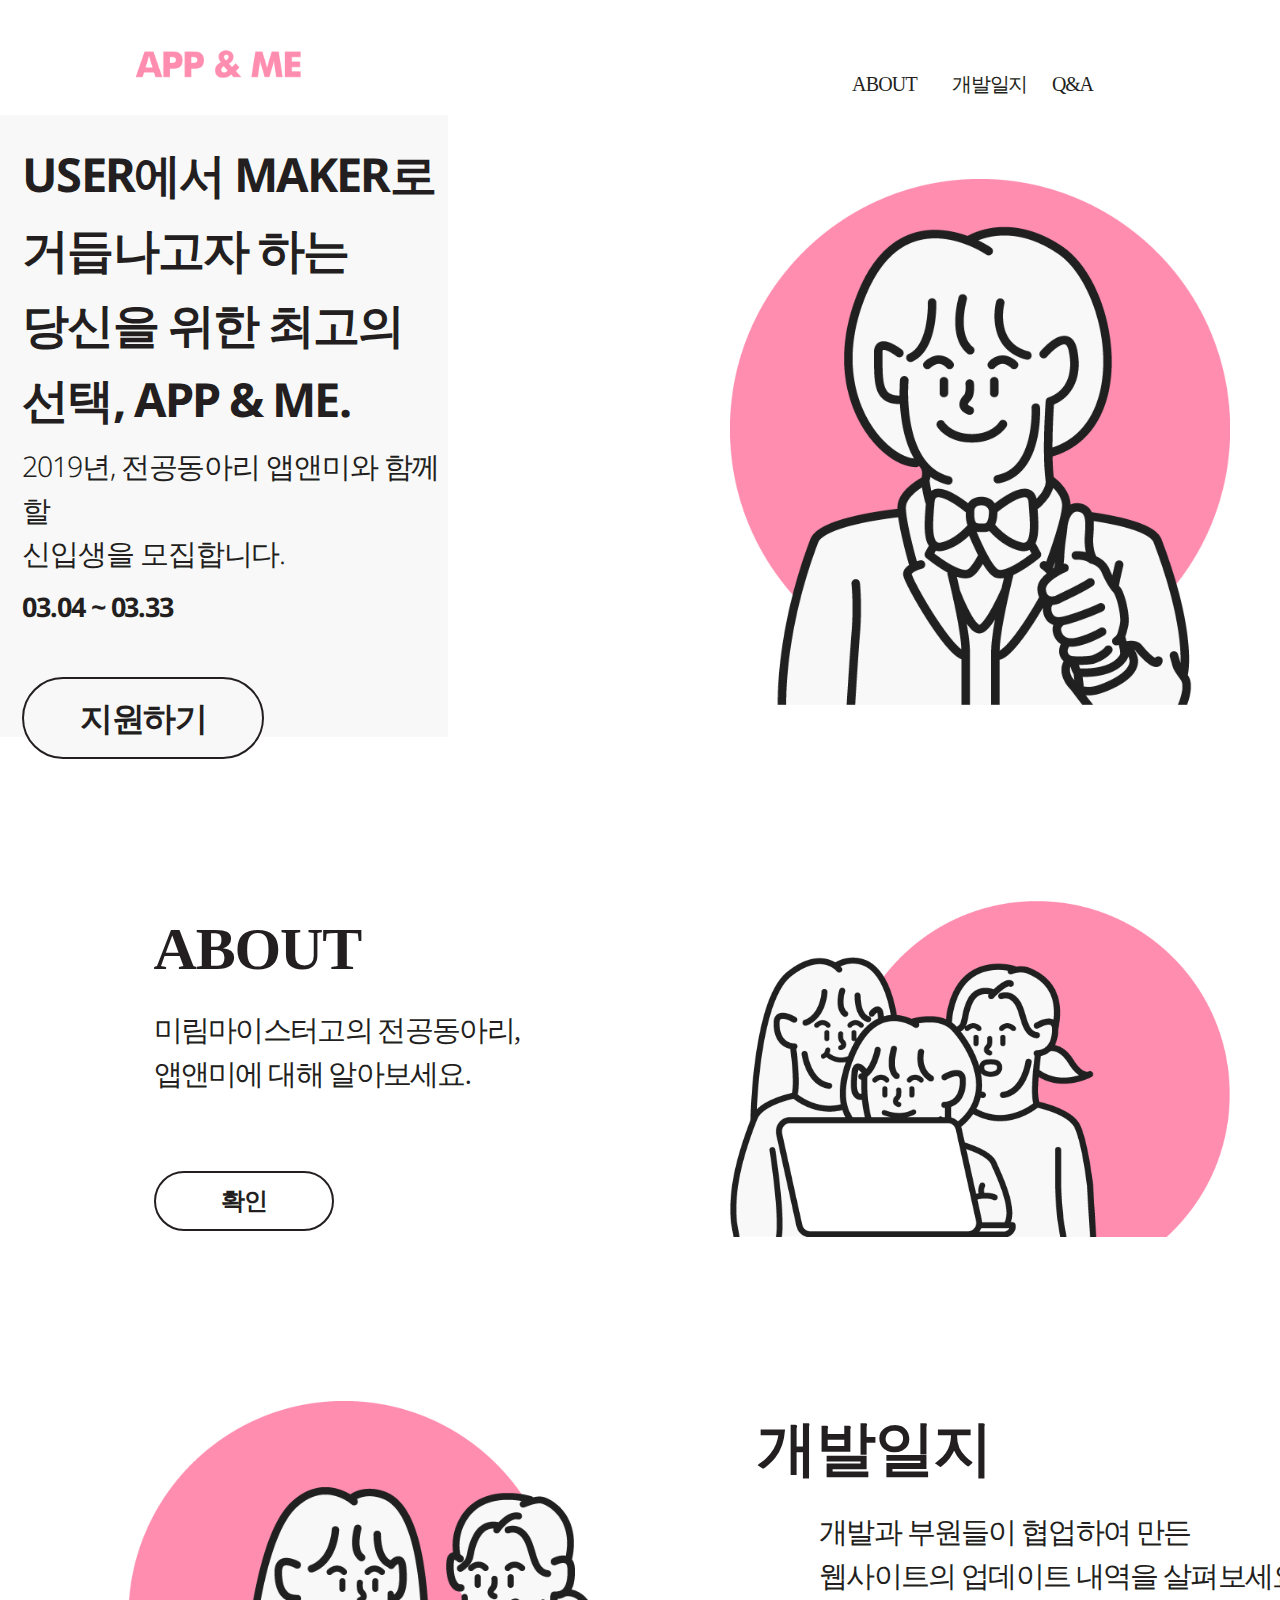
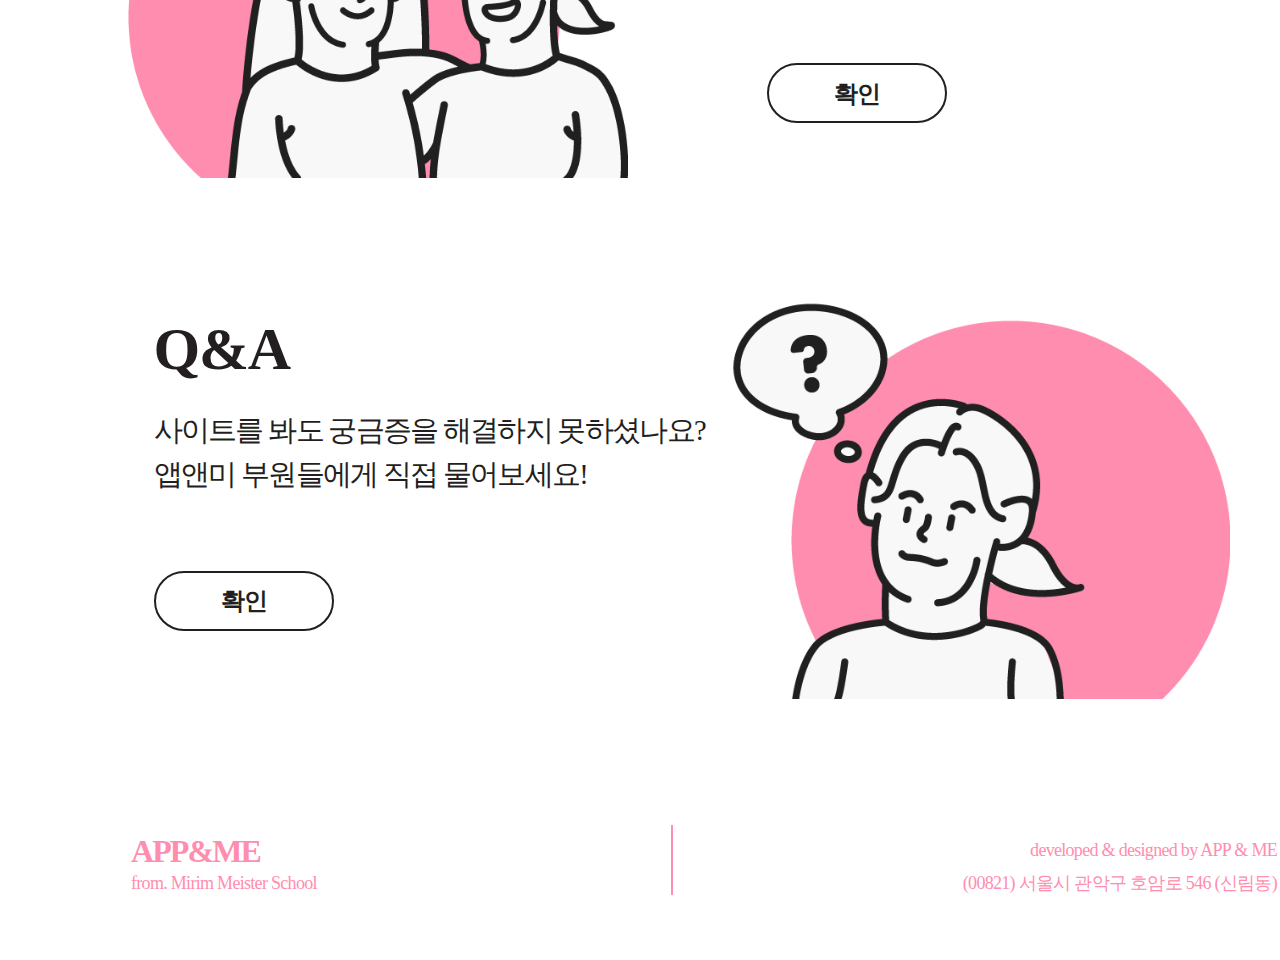
==== index.html @ 6a3f19f7 "첫번째 커밋" ====
<!DOCTYPE html>
<html lang="en">

<head>
    <meta charset="UTF-8">
    <meta name="viewport" content="width=device-width, initial-scale=1.0">
    <meta http-equiv="X-UA-Compatible" content="ie=edge">

    <link href="https://fonts.googleapis.com/css?family=Raleway" rel="stylesheet">
    <link href="https://fonts.googleapis.com/css?family=Noto+Sans" rel="stylesheet">

    <title>App and Me</title>
    <link rel="stylesheet" href="App.css">
</head>

<body>
    <section class="Lalyer_0">
        <div class="container">
            <a href="indx.html">
                <img src="img/logo.png" class="logo">
            </a>
            <div class="collapse navbar-collapse" id="navbarResponsive">
              <div class="QA common"><p ><a href="#about" class="Eng">Q&A</a></p></div>
              <div class="Han common"><p ><a href="#portfolio"class="Hg">개발일지</a></p></div>
              <div class="ABOUT common"><p><a href="#contact" class="Eng">ABOUT</a></p></div>
            </div>
        </div>
    </section>

    <section class="background1">
        <div class="container">
            <img class="imgs" src="img/ddabong.png">
            <p class="USER-MAKER-APP-ME Hg">
                    USER에서 MAKER로 거듭나고자 하는<br/>
                    당신을 위한 최고의 선택, APP & ME.
            </p>
            <p class="Test2 Hg">
                2019년, 전공동아리 앱앤미와 함께 할<br/>
                신입생을 모집합니다.
            </p>
            <p class="Test3 Hg">
                03.04    ~   03.33
            </p>
            <button class="button1 Hg" >지원하기 </button><br/><br/><br/><br/>
        </div>
    </section>
    
    <section class="background2">
        <div class="container">
                <img class="imgs" src="img/about.png">
                <p class="AboutTitle Eng">ABOUT</p>
                <p class="Ttext Ttext_1 Hg">
                        미림마이스터고의 전공동아리, <br/>
                        앱앤미에 대해 알아보세요.  </p>    
                <button class="Confirm Confirm1 Hg" >확인 </button>
        </div>
    </section>

    <section class="background2">
        <div class="container">
                <img class="imgs_2" src="img/gabalilgi.png">
                <p class="DepTitle Hg">개발일지</p>
                <p class="Ttext Ttext_2 Hg">
                    개발과 부원들이 협업하여 만든 <br/>
                    웹사이트의 업데이트 내역을 살펴보세요. </p>    
                <button class="Confirm Confirm2" >확인 </button>
        </div>
    </section>

    <section class="background2">
        <div class="container">
                <img class="imgs" src="img/qna.png">
                <p class="AboutTitle Eng">Q&A</p>
                <p class="Ttext Ttext_1 Hg">
                    사이트를 봐도 궁금증을 해결하지 못하셨나요?<br/>
                    앱앤미 부원들에게 직접 물어보세요!</p>    
                <button class="Confirm Confirm1  Hg" >확인 </button>
        </div> 
    </section><br><br><br><br>
    <table class="margin">
        <tr>    
            <td valign="center" width="600px"><div class="APP_ME">APP&ME</div></td>
            <td rowspan="2"> <hr color="#ff8daf"size="70" border="solid" style="margin-top: 13px"><br></td>
            <td valign="center" width="600px"><div class="developed_App">developed & designed by APP & ME</div></td>
        </tr>
        <tr>
            <td valign="top" align="right" width="600px"><div class="from">from. Mirim Meister School</div> </td>
            <td valign="top" align="right" width="600px"><div class="address">(00821) 서울시 관악구 호암로 546 (신림동)</div></td>
        </tr>
     </table><br><br>


</body>

</html>
---- App.css ----
body{
    margin: 0;
}
html body {
    width: 100%;
}
p{line-height:1.6em;}
Hg{font-family: NotoSansCJKkr;}
Eng{font-family: Raleway;}

.Background {
  max-width: 100%;
  height: 4325px;
}
.header {
  max-width: 100%;
  height: 113px;
}
.Lalyer_0{
    max-width: 100%;
    height: 113px;
    padding-top: 1px;
    padding-bottom: 1px;
}
.logo{
    margin: 0 auto;
    position: relative;
    top: 42px;
    margin-left: 10%;
    width: 181px;
    position: relative;
}
.primary-nav {
    margin: 0 auto;
    position: relative;
    /* float: left;
    line-height: 65px; */
    margin-left: 50%;
    line-height: 42px;
}
.primary-nav li {
    list-style:none;
    float: left;
}
.primary-nav a {    padding: 0 1.36em;}

.background1{
    display: block;
    max-width: 35%;
    margin-bottom: 100px;
    background-color: #f8f8f8;
    height: 622px;
}

.background2{
  max-width: 100%;
  margin-bottom:400px;
  background-color: #ffffff;
  display: block;
  max-width: 100%;
  height: 100px;
}
.background3{
  max-width: 100%;
  background-color: #ffffff;
  display: block;
  max-width: 100%;
  height: 100px;
}

.background4{
  display: block;
  max-width: 100%;
  margin-bottom: 100px;
  background-color: #f8f8f8;
  height: 622px;
}
.ABOUT {
  /* width: 62px; */
  object-fit: contain;
  font-size: 20px;
  font-weight: 300;
  font-style: normal;
  font-stretch: normal;
  line-height: 0.25;
  letter-spacing: -0.8px;
  text-align: left;
  color: #231f20;
  float: right;
  margin: 0 auto;
  position: relative;
}
.Han{
 width: 67px;
 object-fit: contain;
 font-size: 20px;
 font-weight: 300;
 font-style: normal;
 font-stretch: normal;
 line-height: 0.25;
 letter-spacing: -1.2px;
 text-align: left;
 color: #231f20;
 float: right;
}
.Han1{ color: #ff8daf;}
.QA {
  width: 36px;
  object-fit: contain;
  font-size: 20px;
  font-weight: 300;
  font-style: normal;
  font-stretch: normal;
  line-height: 0.25;
  letter-spacing: -1.2px;
  text-align: left;
  color: #231f20;
  float: right;
  margin-right: 10%;
}
.QA1 { color: #ff8daf;}
.common {
    position: relative;
    display: inline-table;
    background-color: white;
    font-size: 20px;
    width: 100px;
    position: relative;
}

a:link { color: inherit; text-decoration: none;}
a:visited { color: inherit; text-decoration: none;}
a:hover { color: inherit; text-decoration: none;}

.USER-MAKER-APP-ME {    /* USER에서 --  */
  display: block;
  font-size: 47px;
  font-weight: bold;
  font-style: normal;
  font-stretch: normal;
  line-height: 1.59;
  letter-spacing: -1.9px;
  text-align: left;
  color: #231f20;
  font-family: 'Noto Sans', sans-serif;
  margin: 0;
  padding-left: 5%;
  padding-top: 5%; 
}
.Test2 {  /*2019년, --*/
  display: block;
  font-size: 28.5px;
  font-weight: 300;
  font-style: normal;
  font-stretch: normal;
  line-height: 1.53;
  letter-spacing: -1.1px;
  text-align: left;
  color: #231f20;
  font-family: 'Noto Sans', sans-serif;
  margin: 0;
  padding-left: 5%;
  padding-top: 2%;  
}
.Test3 {
  /*height: 22px; */
  display: block;
  font-size: 27px;
  font-weight: bold;
  font-style: normal;
  font-stretch: normal;
  line-height: 1.61;
  letter-spacing: -1.1px;
  color: #231f20;
  font-family: 'Noto Sans', sans-serif;
  text-align : center;
  float: left;
  margin: 0;
  padding-left: 5%;
  padding-top: 2%;  
}
.imgs{
  display: block;
  padding-left:57%; 
  padding-top:5%;
  position: absolute;
  overflow: auto;
  width: 500px;
}
.imgs_2{
  display: block;
  padding-left:10%; 
  padding-top:5%;
  position: absolute;
  overflow: auto;
  width: 500px;
}
.button1 {   /*지원하기*/
  display: block;
  width: 242px;
  height: 82px;
  border-radius: 41px;
  border: solid 2px #231f20;
  background-color: #f8f8f8;
  font-family: 'Noto Sans', sans-serif;
  padding: 0;
  margin-top: 101px;
  margin-left: 5%;
  font-size: 32.5px;
  font-weight: bold;
  font-style: normal;
  font-stretch: normal;
  line-height: 1.34;
  letter-spacing: -1.3px;
  text-align: center;
  color: #231f20;
  position: relative;
}
.AboutTitle{
  width: 203px;
  height: 44px;
  font-size: 60px;
  font-weight: 800;
  font-style: normal;
  font-stretch: normal;
  line-height: 0.76;
  letter-spacing: -1.2px;
  text-align: left;
  color: #231f20;
  margin: 0;
  padding-left: 12%;
  padding-top: 7%; 
}
.Ttext{
  width: 320px; 
  font-size: 28.5px;
  font-weight: 300;
  font-style: normal;
  font-stretch: normal;
  line-height: 1.56;
  letter-spacing: -1.7px;
  text-align: left;
  color: #231f20;
  white-space: nowrap; 
}
.Ttext_1{
  text-align: left;
  color: #231f20;
  float: left;
  margin: 0;
  padding-left: 12%;
  padding-top: 3%; 
}
.Ttext_2{
  text-align: left;
  color: #231f20;
  float: left;
  margin: 0;
  padding-left: 64%;
  padding-top: 3%; 
}
.Ttext_3{
  text-align: left;
  color: #231f20;
  float: left;
  margin: 0;
  padding-left: 10%;
  padding-top: 3%; 
}


.Confirm{
  display: block;
  width: 180px;
  height: 60px;
  border-radius: 30px;
  border: solid 2px #231f20;
  background-color: #ffffff;
  font-size: 24px;
  font-weight: bold;
  font-style: normal;
  font-stretch: normal;
  line-height: 1.33;
  letter-spacing: -1px;
  text-align: center;
  color: #231f20;
  position: relative;
}

.Confirm1{   /*확인*/
  padding: 0;
  margin-top: 200px;
  margin-left: 12%;
}

.Confirm2{   /*확인*/
  padding: 0;
  margin-top: 5%;
  margin-right: 26%;
  float: right;
}

.DepTitle{
  width: 203px;
  font-size: 60px;
  font-weight: 800;
  font-style: normal;
  font-stretch: normal;
  line-height: 0.76;
  letter-spacing: -1.2px;
  text-align: right;
  color: #231f20;
  white-space: nowrap;
  margin: 0;
  float: right;
  padding-right: 25%;
  padding-top: 7%; 
}

.intro {
  width: 350px;
  height: 72px;
  object-fit: contain;
  font-size: 28px;
  font-weight: 300;
  font-style: normal;
  font-stretch: normal;
  line-height: 1.61;
  letter-spacing: -1.7px;
  text-align: left;
  color: #231f20;
  margin-left: 10%;
}
.title {
  width: 250px;
  height: 42px;
  object-fit: contain;
  font-size: 45px;
  font-weight: 500;
  font-style: normal;
  font-stretch: normal;
  line-height: 0.71;
  letter-spacing: -2.7px;
  text-align:center;
  color: #4b4b4b;
}
.introduce{
  width: 1180px;
  height: 278px;
  object-fit: contain;
  font-size: 26.5px;
  font-weight: 300;
  font-style: normal;
  font-stretch: normal;
  line-height: 1.58;
  letter-spacing: -1.6px;
  text-align: left;
  color: #231f20;
}

.APP_ME {
  width: 144px;
  height: 25px;
  object-fit: contain;
  font-family: FuturaBT-Bold;
  font-size: 32px;
  font-weight: bold;
  font-style: normal;
  font-stretch: normal;
  line-height: 0.16;
  letter-spacing: -1.9px;
  text-align: left;
  color: #ff8daf;
  line-height:1.6em;
}
.from{
  width: 226px;
  height: 15px;
  object-fit: contain;
  font-family: NotoSansCJKkr-light;
  font-size: 18px;
  font-weight: 300;
  font-style: normal;
  font-stretch: normal;
  line-height: 0.28;
  letter-spacing: -0.7px;
  text-align: left;
  color: #ff8daf;
  line-height:1.6em;
  margin-bottom:10px;
  float: left;
}
.developed_App {
  width: 280px;
  height: 19px;
  object-fit: contain;
  font-family: NotoSansCJKkr-light;
  font-size: 18px;
  font-weight: 300;
  font-style: normal;
  font-stretch: normal;
  line-height: 0.28;
  letter-spacing: -0.7px;
  text-align: right;
  color: #ff8daf;
  line-height:1.6em;
  margin-bottom: -15px;
  margin-left: 320px;
}
.first {    /* 1차 --  */
  display: block;
  width: 73px;
  font-size: 54px;
  font-weight: bold;
  font-style: normal;
  font-stretch: normal;
  line-height: 0.59;
  letter-spacing: -3.2px;
  text-align: left;
  color: #231f20;
  font-family: 'Noto Sans', sans-serif;
  margin: 0;
  padding-left: 10%;
  padding-top: 10%; 
  white-space: nowrap;
}
.firstText{
  width: 105px;
  font-family: NotoSansCJKkr;
  font-size: 28px;
  font-weight: 300;
  font-style: normal;
  font-stretch: normal;
  line-height: 1.61;
  letter-spacing: -1.7px;
  text-align: left;
  color: #231f20;
  float: left;
  margin: 0;
  padding-left: 10%;
  padding-top: 3%; 
}

.address{
  width: 320px;
  height: 20px;
  object-fit: contain;
  font-family: NotoSansCJKkr-light;
  font-size: 18px;
  font-weight: 300;
  font-style: normal;
  font-stretch: normal;
  line-height: 0.28;
  letter-spacing: -0.7px;
  text-align: right;
  color: #ff8daf;
  line-height:1.6em;
}
.margin{
  margin-left: 10%;
}
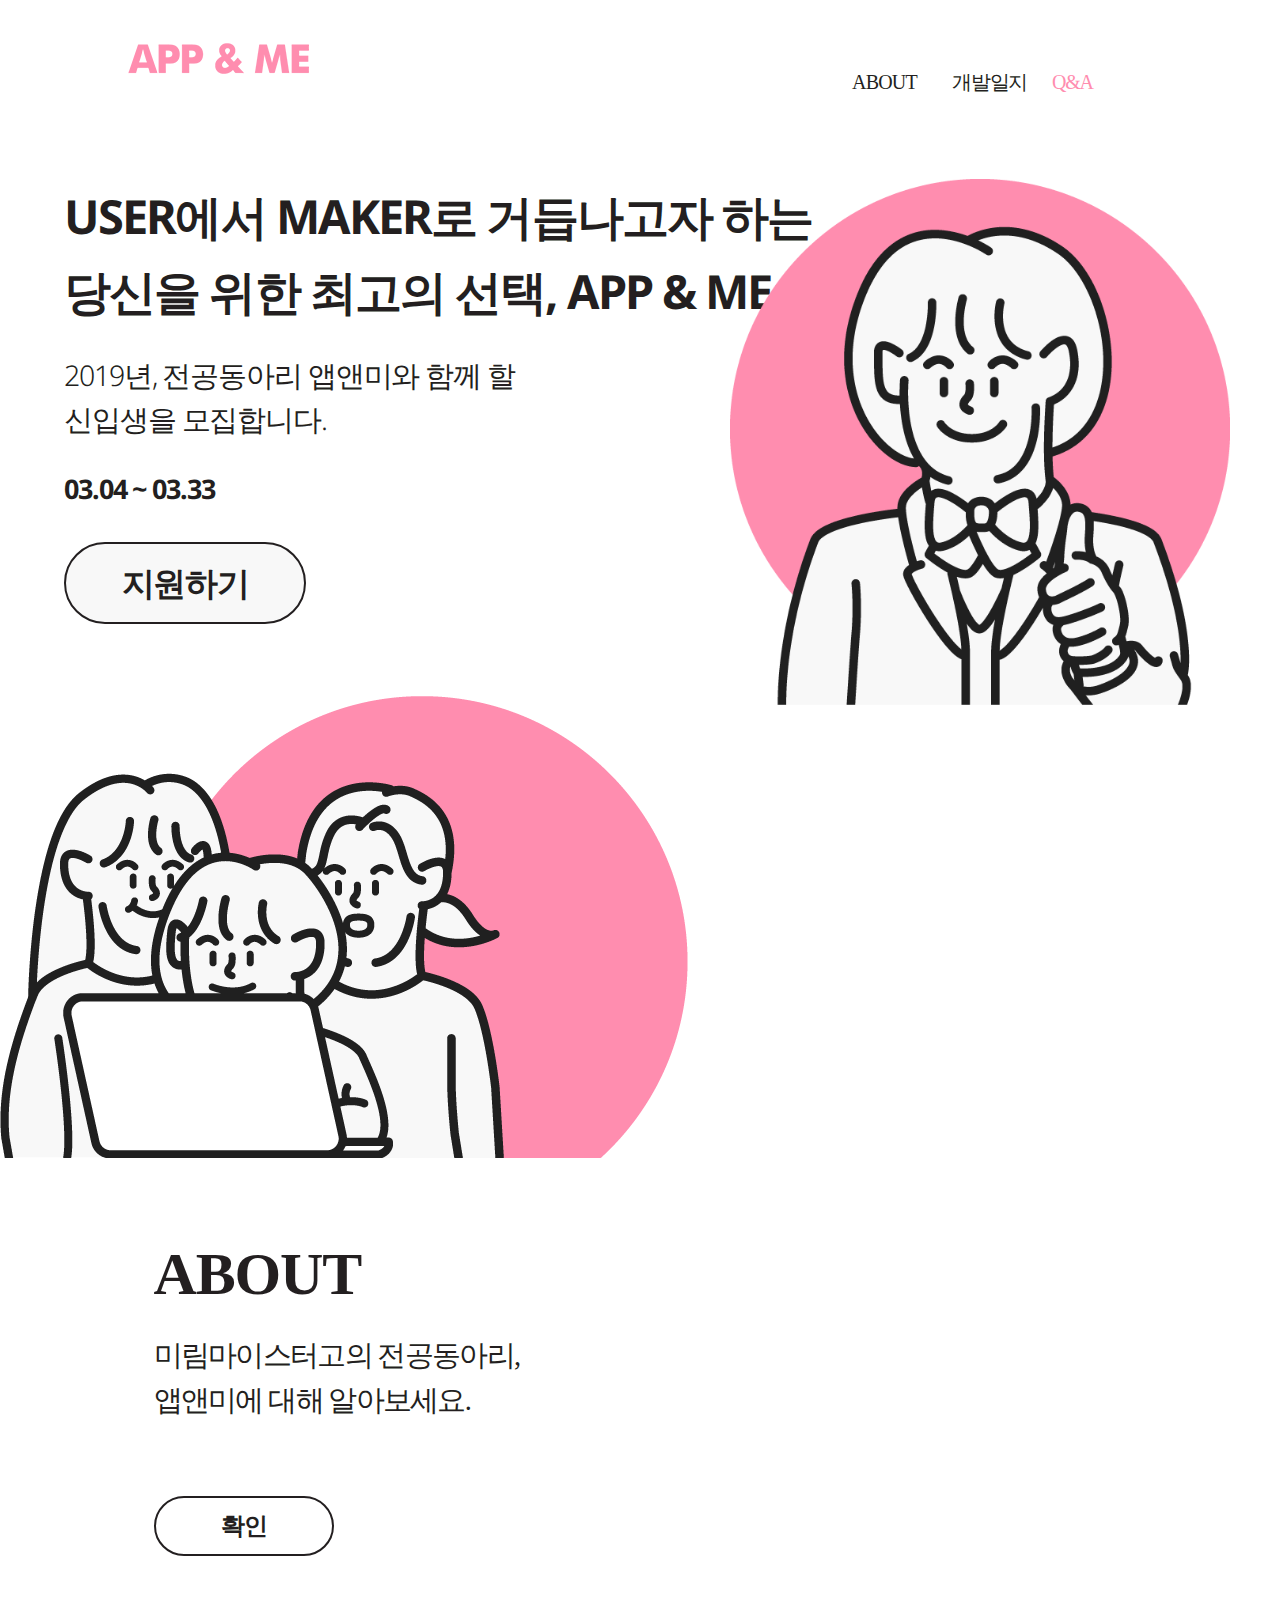
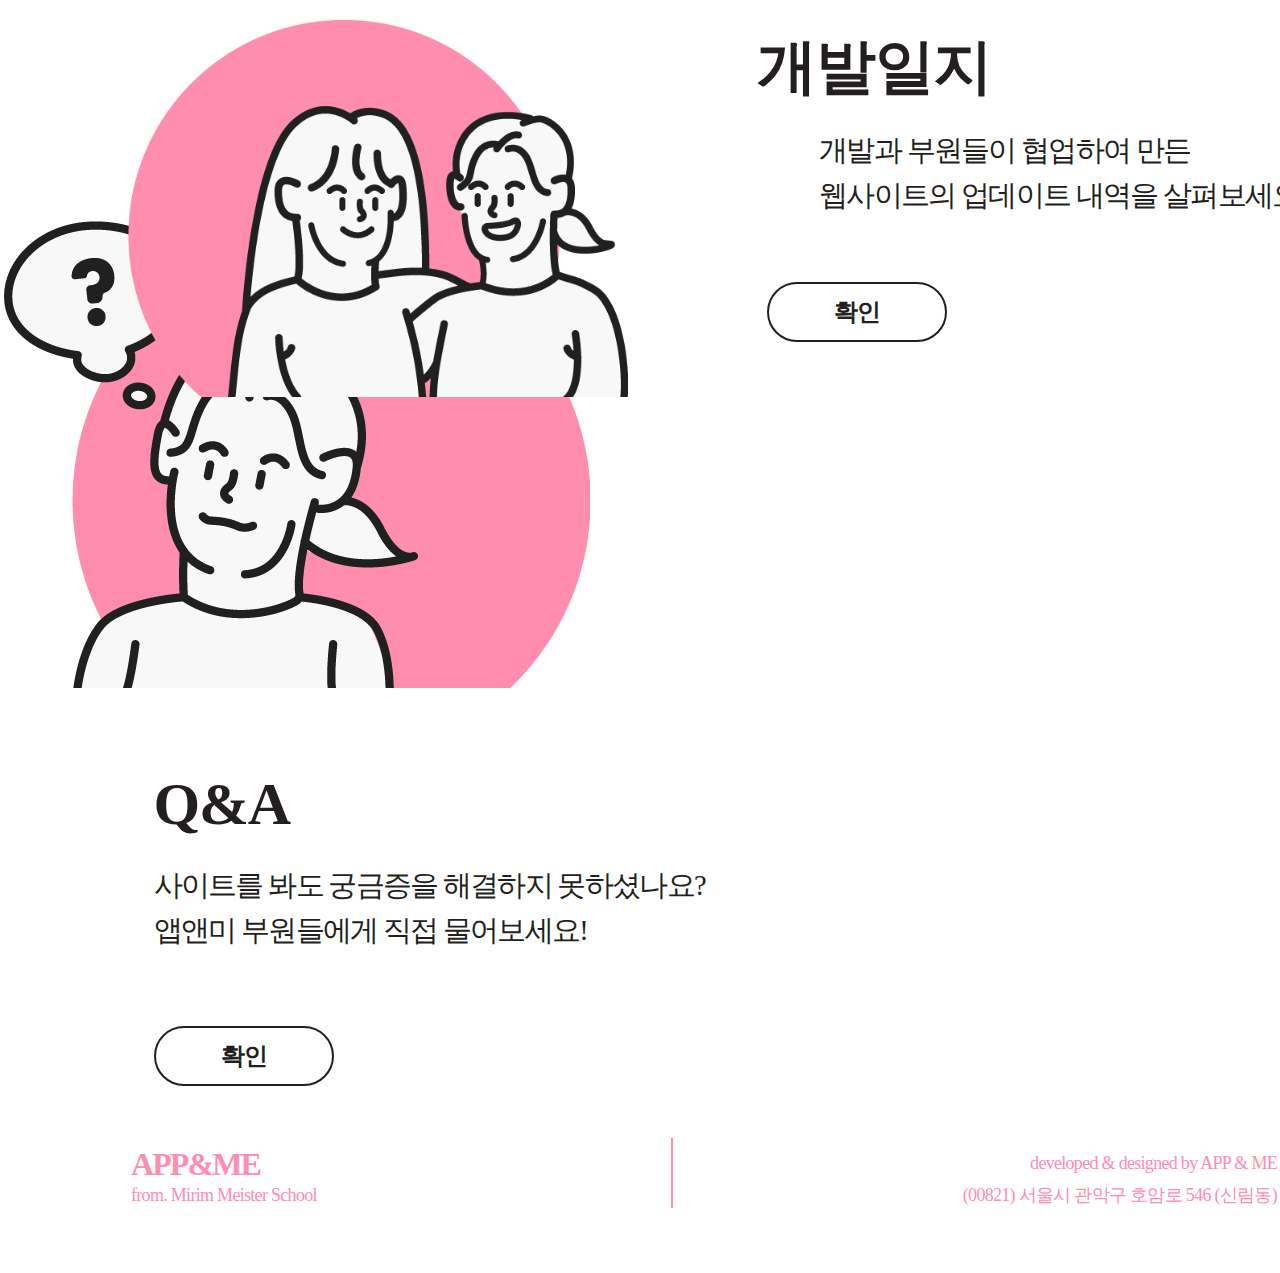
==== commit 072028a5: "중간전검" ====
--- a/index.html
+++ b/index.html
@@ -14,31 +14,31 @@
 </head>
 
 <body>
-    <section class="Lalyer_0">
+    <nav class="Lalyer_0">
         <div class="container">
-            <a href="indx.html">
+            <a href="index.html">
                 <img src="img/logo.png" class="logo">
             </a>
             <div class="collapse navbar-collapse" id="navbarResponsive">
-              <div class="QA common"><p ><a href="#about" class="Eng">Q&A</a></p></div>
-              <div class="Han common"><p ><a href="#portfolio"class="Hg">개발일지</a></p></div>
-              <div class="ABOUT common"><p><a href="#contact" class="Eng">ABOUT</a></p></div>
+             <div class="QA common"><p ><a href="QA_wep.html" class="Eng">Q&A</a></p></div>
+             <div class="Han common"><p ><a href="dev_wep.html"class="Hg">개발일지</a></p></div>
+             <div class="ABOUT common"><p><a href="about_wep.html" class="Eng">ABOUT</a></p></div>
             </div>
         </div>
-    </section>
+    </nav>
 
-    <section class="background1">
+    <section class="background3">
         <div class="container">
             <img class="imgs" src="img/ddabong.png">
-            <p class="USER-MAKER-APP-ME Hg">
+            <p class="USER-MAKER-APP-ME">
                     USER에서 MAKER로 거듭나고자 하는<br/>
                     당신을 위한 최고의 선택, APP & ME.
             </p>
-            <p class="Test2 Hg">
+            <p class="Test2">
                 2019년, 전공동아리 앱앤미와 함께 할<br/>
                 신입생을 모집합니다.
             </p>
-            <p class="Test3 Hg">
+            <p class="Test3">
                 03.04    ~   03.33
             </p>
             <button class="button1 Hg" >지원하기 </button><br/><br/><br/><br/>
@@ -47,7 +47,7 @@
     
     <section class="background2">
         <div class="container">
-                <img class="imgs" src="img/about.png">
+                <img class="imgs_3" src="img/about.png">
                 <p class="AboutTitle Eng">ABOUT</p>
                 <p class="Ttext Ttext_1 Hg">
                         미림마이스터고의 전공동아리, <br/>
@@ -69,14 +69,14 @@
 
     <section class="background2">
         <div class="container">
-                <img class="imgs" src="img/qna.png">
+                <img class="imgs_4" src="img/qna.png">
                 <p class="AboutTitle Eng">Q&A</p>
                 <p class="Ttext Ttext_1 Hg">
                     사이트를 봐도 궁금증을 해결하지 못하셨나요?<br/>
                     앱앤미 부원들에게 직접 물어보세요!</p>    
                 <button class="Confirm Confirm1  Hg" >확인 </button>
         </div> 
-    </section><br><br><br><br>
+    </section><br><br>
     <table class="margin">
         <tr>    
             <td valign="center" width="600px"><div class="APP_ME">APP&ME</div></td>
--- a/App.css
+++ b/App.css
@@ -1,20 +1,11 @@
+@import "https://fonts.google.com/specimen/Noto+Sans?fbclid=IwAR1rho8MwXOMwknTk84vc0Y-y2PKP0Q5ce5guoQWm1to61Yy9tdqqUuHbyQ";
+@import "https://fonts.google.com/specimen/Raleway?fbclid=IwAR2FisFUlxPR3gvJyhRkk598M_lIJfT83CmsqqHDtQlOXF7QDELfDKiqFaI";
 body{
     margin: 0;
 }
 html body {
     width: 100%;
-}
-p{line-height:1.6em;}
-Hg{font-family: NotoSansCJKkr;}
-Eng{font-family: Raleway;}
-
-.Background {
-  max-width: 100%;
-  height: 4325px;
-}
-.header {
-  max-width: 100%;
-  height: 113px;
+
 }
 .Lalyer_0{
     max-width: 100%;
@@ -22,14 +13,15 @@
     padding-top: 1px;
     padding-bottom: 1px;
 }
+
 .logo{
     margin: 0 auto;
     position: relative;
     top: 42px;
     margin-left: 10%;
     width: 181px;
-    position: relative;
-}
+}
+
 .primary-nav {
     margin: 0 auto;
     position: relative;
@@ -42,42 +34,22 @@
     list-style:none;
     float: left;
 }
-.primary-nav a {    padding: 0 1.36em;}
+.primary-nav a {
+    padding: 0 1.36em;
+}
 
 .background1{
-    display: block;
-    max-width: 35%;
-    margin-bottom: 100px;
+    max-width: 100%;
+    height: 1050px;
+    margin-bottom: 25px;
     background-color: #f8f8f8;
-    height: 622px;
-}
-
-.background2{
-  max-width: 100%;
-  margin-bottom:400px;
-  background-color: #ffffff;
-  display: block;
-  max-width: 100%;
-  height: 100px;
-}
-.background3{
-  max-width: 100%;
-  background-color: #ffffff;
-  display: block;
-  max-width: 100%;
-  height: 100px;
-}
-
-.background4{
-  display: block;
-  max-width: 100%;
-  margin-bottom: 100px;
-  background-color: #f8f8f8;
-  height: 622px;
-}
+}
+
 .ABOUT {
-  /* width: 62px; */
-  object-fit: contain;
+  width: 62px;
+  height: 15px;
+  object-fit: contain;
+  font-family: NotoSansCJKkr-light;
   font-size: 20px;
   font-weight: 300;
   font-style: normal;
@@ -87,12 +59,15 @@
   text-align: left;
   color: #231f20;
   float: right;
-  margin: 0 auto;
+  line-height:1.6em;
   position: relative;
 }
+.Han1{ color: #ff8daf;}
 .Han{
  width: 67px;
+ height: 19px;
  object-fit: contain;
+ font-family: NotoSansCJKkr-light;
  font-size: 20px;
  font-weight: 300;
  font-style: normal;
@@ -102,11 +77,14 @@
  text-align: left;
  color: #231f20;
  float: right;
-}
-.Han1{ color: #ff8daf;}
+ line-height:1.6em;
+}
+
 .QA {
   width: 36px;
-  object-fit: contain;
+  height: 19px;
+  object-fit: contain;
+  font-family: NotoSansCJKkr-light;
   font-size: 20px;
   font-weight: 300;
   font-style: normal;
@@ -114,24 +92,57 @@
   line-height: 0.25;
   letter-spacing: -1.2px;
   text-align: left;
-  color: #231f20;
+  color: #ff8daf;
   float: right;
   margin-right: 10%;
+  line-height:1.6em;
 }
 .QA1 { color: #ff8daf;}
 .common {
-    position: relative;
     display: inline-table;
     background-color: white;
     font-size: 20px;
     width: 100px;
+    height:50px;
     position: relative;
-}
-
+    top: 10px;
+}
 a:link { color: inherit; text-decoration: none;}
 a:visited { color: inherit; text-decoration: none;}
 a:hover { color: inherit; text-decoration: none;}
 
+.ABOUT_title {
+  width: 173px;
+  height: 42px;
+  object-fit: contain;
+  font-family: NotoSansCJKkr-Bold;
+  font-size: 54px;
+  font-weight: bold;
+  font-style: normal;
+  font-stretch: normal;
+  line-height: 0.59;
+  letter-spacing: -3.2px;
+  text-align: left;
+  color: #231f20;
+  margin-left: 10%;
+  line-height:1.6em;
+}
+.DEV_title {
+  width: 220px;
+  height: 51px;
+  object-fit: contain;
+  font-family: NotoSansCJKkr-Bold;
+  font-size: 54px;
+  font-weight: bold;
+  font-style: normal;
+  font-stretch: normal;
+  line-height: 0.59;
+  letter-spacing: -3.2px;
+  text-align: left;
+  color: #231f20;
+  margin-left: 10%;
+  line-height:1.6em;
+}
 .USER-MAKER-APP-ME {    /* USER에서 --  */
   display: block;
   font-size: 47px;
@@ -316,11 +327,55 @@
   padding-right: 25%;
   padding-top: 7%; 
 }
-
+.jb-wrap {
+	position: relative;
+}
+.jb-wrap img {
+	width: 350px;
+  height:400px;
+	vertical-align: middle;
+  border-top-left-radius: 2em;
+  border-top-right-radius: 2em;
+}
+.jb-text {
+	padding: 20px 10px;
+	background-color: white;
+  font-family:NotoSansCJKkr-Bold;
+  font-size: 32px;
+  font-weight: bold;
+  font-style: normal;
+  font-stretch: normal;
+  line-height: 0.16;
+  letter-spacing: -1.9px;
+  text-align: left;
+  color: #414042;
+  margin-top: -30px;
+  line-height:1.6em;
+  border-bottom-left-radius: 2em;
+  border-bottom-right-radius: 2em;
+}
+
+.QA_title {
+  width: 120px;
+  height: 60px;
+  object-fit: contain;
+  font-family: NotoSansCJKkr-Bold;
+  font-size: 54px;
+  font-weight: bold;
+  font-style: normal;
+  font-stretch: normal;
+  line-height: 0.59;
+  letter-spacing: -3.2px;
+  text-align: left;
+  color: #231f20;
+  margin-left: 10%;
+  line-height:1.6em;
+}
 .intro {
-  width: 350px;
-  height: 72px;
-  object-fit: contain;
+  width: 450px;
+  height: 80px;
+  object-fit: contain;
+  font-family: NotoSansCJKkr-light;
   font-size: 28px;
   font-weight: 300;
   font-style: normal;
@@ -330,6 +385,7 @@
   text-align: left;
   color: #231f20;
   margin-left: 10%;
+  line-height:1.6em;
 }
 .title {
   width: 250px;
@@ -356,8 +412,56 @@
   letter-spacing: -1.6px;
   text-align: left;
   color: #231f20;
-}
-
+  line-height:1.6em;
+}
+.list-table{
+  text-align:center;
+  border:1px solid gray;
+  text-align:center;
+  height:30px;
+}
+.list-table thead th{
+  border-bottom:1px solid gray;
+  background-color: #E4E4E4;
+}
+.list-table tbody td{
+  text-align:center;
+  border-bottom:1px solid gray;
+  text-align:center;
+  height:30px;
+}
+.club_top1{
+  width: 595px;
+  height:550px;
+}
+.jb-wrap {
+	position: relative;
+}
+.jb-wrap img {
+	width: 595px;
+  height:550px;
+	vertical-align: middle;
+}
+.jb-text {
+	padding: 240px 265px;
+	background-color: white;
+  font-family:NotoSansCJKkr-DemiLight;
+	text-align: center;
+	position: absolute;
+	top: 50%;
+	left: 50%;
+	transform: translate( -50%, -50% );
+    line-height:1.6em;
+}
+.vdo{
+  margin-left: 10%;
+  float: left;
+}
+.img_pp{
+  float: left;
+  margin-left: 20px;
+  margin-bottom: 20px;
+}
 .APP_ME {
   width: 144px;
   height: 25px;
@@ -440,7 +544,6 @@
   padding-left: 10%;
   padding-top: 3%; 
 }
-
 .address{
   width: 320px;
   height: 20px;
@@ -459,3 +562,57 @@
 .margin{
   margin-left: 10%;
 }
+
+#titles { 
+  width: 178px;
+  height: 59px;
+  background-color: #f6f6f6;
+  font-family: NotoSansCJKkr;
+  font-size: 21px;
+  font-weight: 300;
+  font-style: normal;
+  font-stretch: normal;
+  line-height: 2.13;
+  letter-spacing: normal;
+  text-align: left;
+  color: #231f20;
+  border-bottom: 1px solid #808080;
+  text-align: center;
+  margin-top: 10% ;
+  margin-left: 10%;
+}
+
+#writer{
+  width: 178px;
+  height: 59px;
+  background-color: #f6f6f6;
+  font-family: NotoSansCJKkr;
+  font-size: 21px;
+  font-weight: 300;
+  font-style: normal;
+  font-stretch: normal;
+  line-height: 2.13;
+  letter-spacing: normal;
+  text-align: left;
+  color: #231f20;
+  border-bottom: 1px solid #808080;
+  text-align: center;
+  margin-left: 10%;
+}
+box_1{
+  width: 1004px;
+  height: 59px;
+  background-color: #fbfbfb;
+  font-family: NotoSansCJKkr;
+  font-size: 21px;
+  font-weight: 300;
+  font-style: normal;
+  font-stretch: normal;
+  line-height: 2.13;
+  letter-spacing: normal;
+  text-align: left;
+  color: #231f20;
+  border-bottom: 1px solid #808080;
+  text-align: center;
+  margin-left: 40%;
+}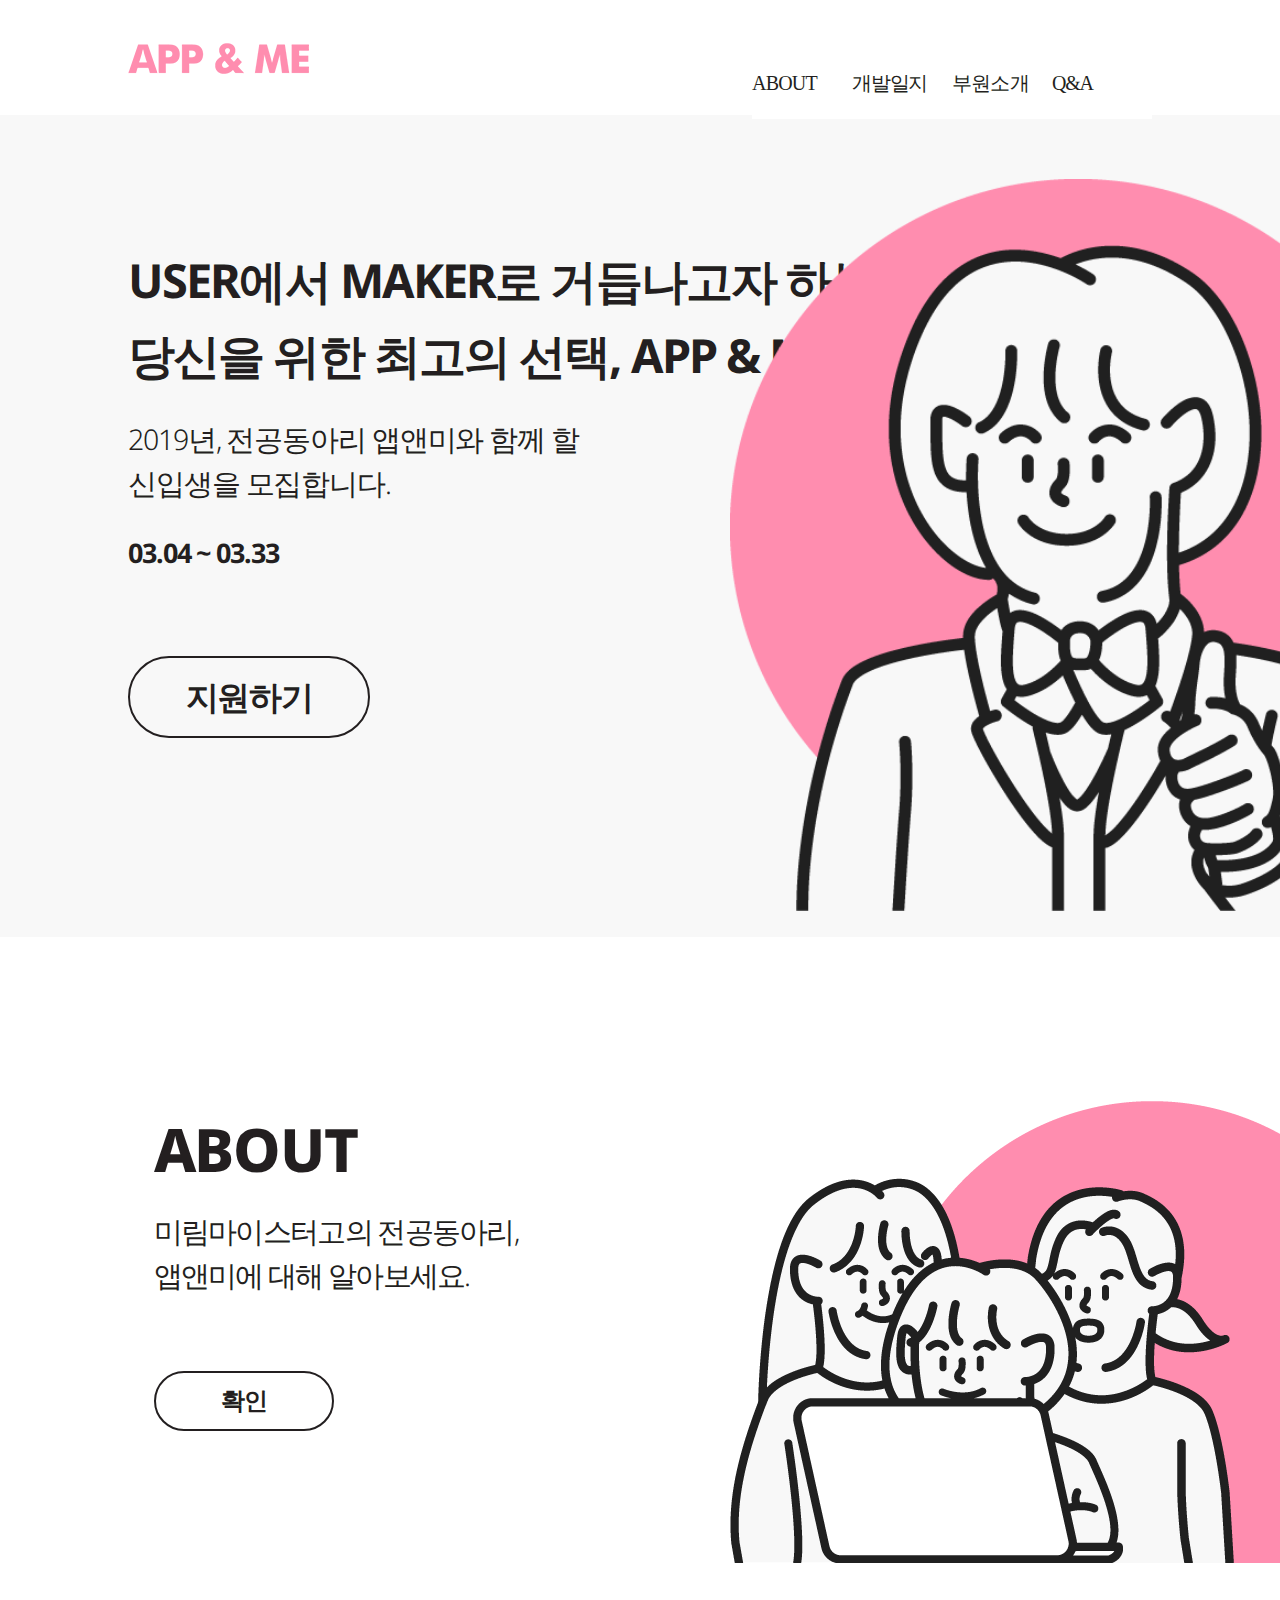
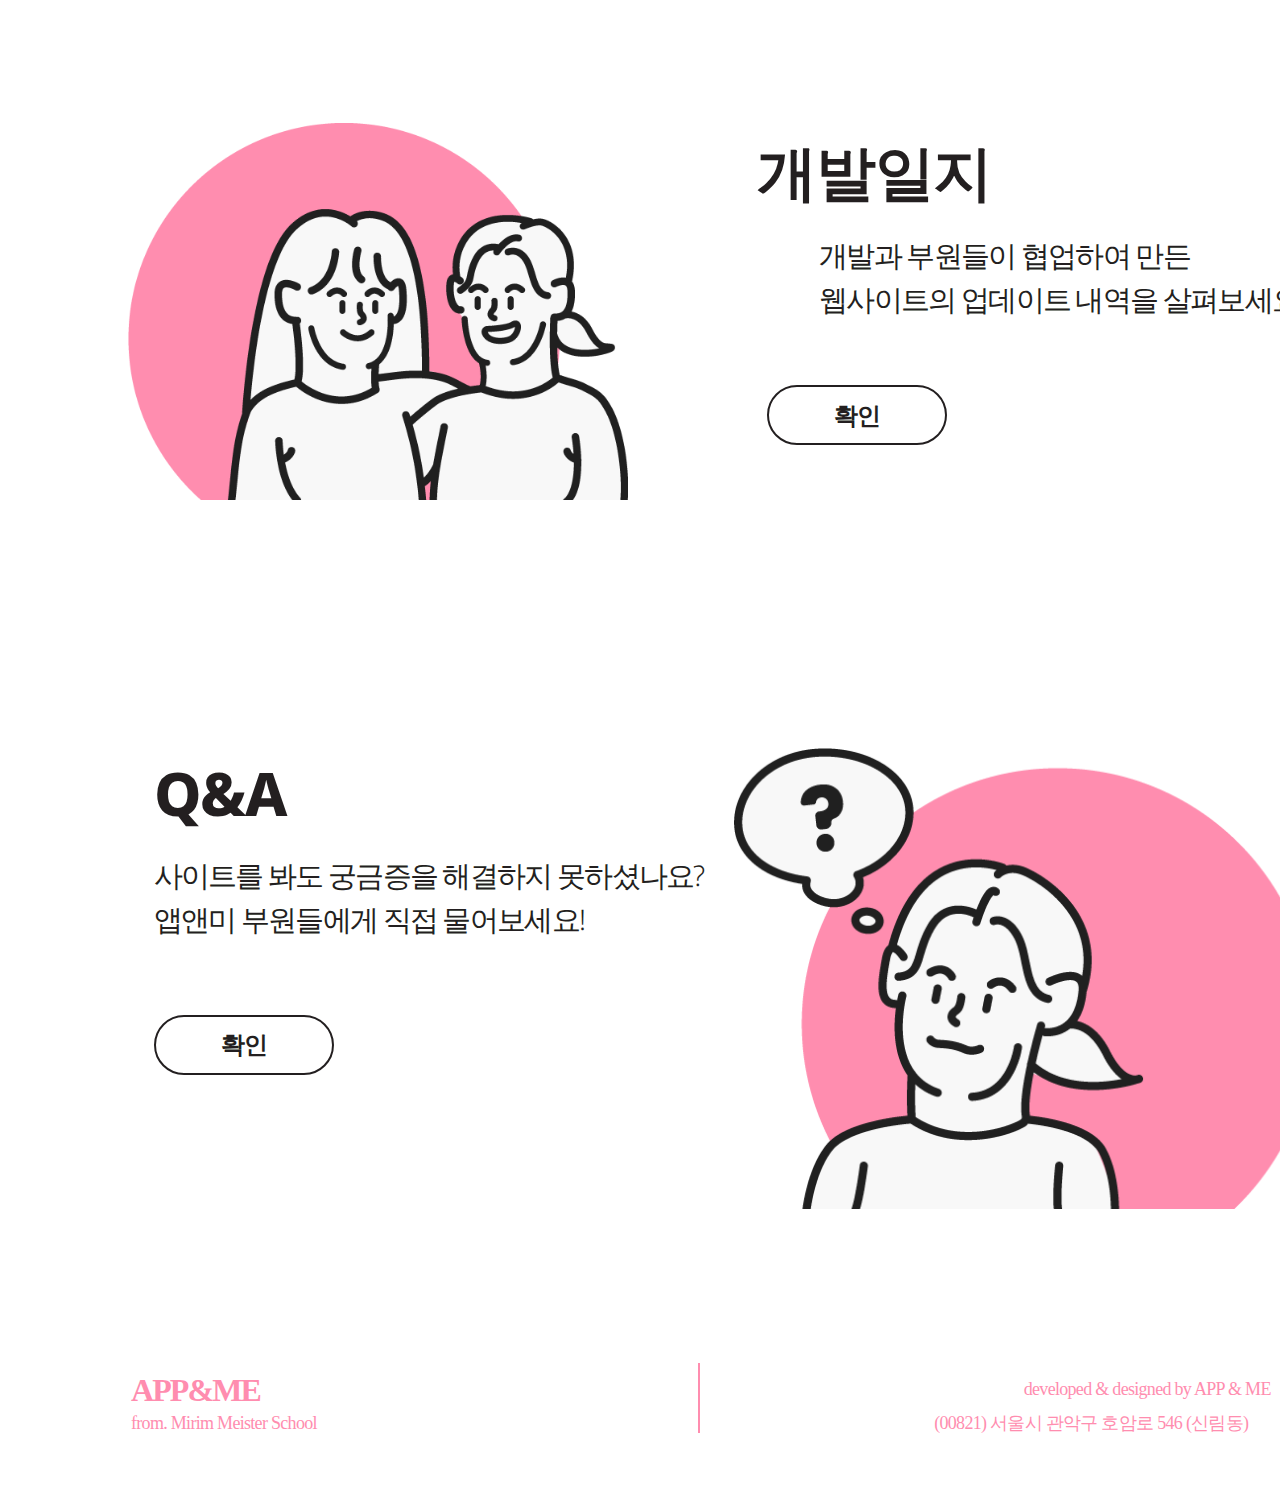
==== commit d5cf47ae: "3/2 수정" ====
--- a/index.html
+++ b/index.html
@@ -14,19 +14,19 @@
 </head>
 
 <body>
-    <nav class="Lalyer_0">
-        <div class="container">
-            <a href="index.html">
-                <img src="img/logo.png" class="logo">
-            </a>
-            <div class="collapse navbar-collapse" id="navbarResponsive">
-             <div class="QA common"><p ><a href="QA_wep.html" class="Eng">Q&A</a></p></div>
-             <div class="Han common"><p ><a href="dev_wep.html"class="Hg">개발일지</a></p></div>
-             <div class="ABOUT common"><p><a href="about_wep.html" class="Eng">ABOUT</a></p></div>
-            </div>
-        </div>
-    </nav>
-
+  <nav class="Lalyer_0">
+      <div class="container">
+          <a href="index.html">
+              <img src="img/logo.png" class="logo">
+          </a>
+          <div class="collapse navbar-collapse" id="navbarResponsive">
+            <div class="QA common"><p class="content"><a href="QA_wep.html">Q&A</a></p></div>
+            <div class="ABOUT common"><p class="content"><a href="member_wep.html">부원소개</a></p></div>
+            <div class="Han common"><p class="content"><a href="dev_wep.html">개발일지</a></p></div>
+            <div class="ABOUT common"><p class="content"><a href="about_wep.html">ABOUT</a></p></div>
+          </div>
+      </div>
+  </nav>
     <section class="background3">
         <div class="container">
             <img class="imgs" src="img/ddabong.png">
@@ -41,17 +41,17 @@
             <p class="Test3">
                 03.04    ~   03.33
             </p>
-            <button class="button1 Hg" >지원하기 </button><br/><br/><br/><br/>
+            <button class="button1 Hg" ><a href="new_wep.html">지원하기 </a></button><br/><br/><br/><br/>
         </div>
     </section>
-    
+
     <section class="background2">
         <div class="container">
                 <img class="imgs_3" src="img/about.png">
                 <p class="AboutTitle Eng">ABOUT</p>
                 <p class="Ttext Ttext_1 Hg">
                         미림마이스터고의 전공동아리, <br/>
-                        앱앤미에 대해 알아보세요.  </p>    
+                        앱앤미에 대해 알아보세요.  </p>
                 <button class="Confirm Confirm1 Hg" >확인 </button>
         </div>
     </section>
@@ -62,7 +62,7 @@
                 <p class="DepTitle Hg">개발일지</p>
                 <p class="Ttext Ttext_2 Hg">
                     개발과 부원들이 협업하여 만든 <br/>
-                    웹사이트의 업데이트 내역을 살펴보세요. </p>    
+                    웹사이트의 업데이트 내역을 살펴보세요. </p>
                 <button class="Confirm Confirm2" >확인 </button>
         </div>
     </section>
@@ -73,12 +73,12 @@
                 <p class="AboutTitle Eng">Q&A</p>
                 <p class="Ttext Ttext_1 Hg">
                     사이트를 봐도 궁금증을 해결하지 못하셨나요?<br/>
-                    앱앤미 부원들에게 직접 물어보세요!</p>    
+                    앱앤미 부원들에게 직접 물어보세요!</p>
                 <button class="Confirm Confirm1  Hg" >확인 </button>
-        </div> 
+        </div>
     </section><br><br>
     <table class="margin">
-        <tr>    
+        <tr>
             <td valign="center" width="600px"><div class="APP_ME">APP&ME</div></td>
             <td rowspan="2"> <hr color="#ff8daf"size="70" border="solid" style="margin-top: 13px"><br></td>
             <td valign="center" width="600px"><div class="developed_App">developed & designed by APP & ME</div></td>
@@ -92,4 +92,4 @@
 
 </body>
 
-</html>+</html>
--- a/App.css
+++ b/App.css
@@ -2,6 +2,7 @@
 @import "https://fonts.google.com/specimen/Raleway?fbclid=IwAR2FisFUlxPR3gvJyhRkk598M_lIJfT83CmsqqHDtQlOXF7QDELfDKiqFaI";
 body{
     margin: 0;
+      font-family:'Noto Sans';
 }
 html body {
     width: 100%;
@@ -38,13 +39,58 @@
     padding: 0 1.36em;
 }
 
+
 .background1{
     max-width: 100%;
-    height: 1050px;
+    height: 4300px;
     margin-bottom: 25px;
     background-color: #f8f8f8;
 }
 
+.background1_1{
+  max-width: 100%;
+  height: 1650px;
+  margin-bottom: 25px;
+  background-color: #f8f8f8;
+}
+
+.background1_2{
+    max-width: 100%;
+    height: 1100px;
+    margin-bottom: 25px;
+    background-color: #f8f8f8;
+}
+.background2{
+  display: block;
+  max-width: 100%;
+  /* margin-bottom: 100px; */
+  background-color: #ffffff;
+  height: 622px;
+}
+.background3{
+  display: block;
+  max-width: 100%;
+  margin-bottom: 100px;
+  background-color: #f8f8f8;
+  height: 822px;
+}
+.ABOUT1{
+  width: 62px;
+  height: 15px;
+  object-fit: contain;
+  font-family: NotoSansCJKkr-light;
+  font-size: 20px;
+  font-weight: 300;
+  font-style: normal;
+  font-stretch: normal;
+  line-height: 0.25;
+  letter-spacing: -0.8px;
+  text-align: left;
+  float: right;
+  line-height:1.6em;
+  position: relative;
+  color: #ff8daf;
+}
 .ABOUT {
   width: 62px;
   height: 15px;
@@ -57,12 +103,27 @@
   line-height: 0.25;
   letter-spacing: -0.8px;
   text-align: left;
-  color: #231f20;
   float: right;
   line-height:1.6em;
   position: relative;
-}
-.Han1{ color: #ff8daf;}
+  color: #231f20;
+}
+.Han1{
+  width: 67px;
+  height: 19px;
+  object-fit: contain;
+  font-family: NotoSansCJKkr-light;
+  font-size: 20px;
+  font-weight: 300;
+  font-style: normal;
+  font-stretch: normal;
+  line-height: 0.25;
+  letter-spacing: -1.2px;
+  text-align: left;
+  float: right;
+  line-height:1.6em;
+  color: #ff8daf;
+}
 .Han{
  width: 67px;
  height: 19px;
@@ -75,9 +136,9 @@
  line-height: 0.25;
  letter-spacing: -1.2px;
  text-align: left;
- color: #231f20;
  float: right;
  line-height:1.6em;
+ color: #231f20;
 }
 
 .QA {
@@ -92,12 +153,28 @@
   line-height: 0.25;
   letter-spacing: -1.2px;
   text-align: left;
-  color: #ff8daf;
   float: right;
   margin-right: 10%;
   line-height:1.6em;
-}
-.QA1 { color: #ff8daf;}
+  color: #231f20;
+}
+.QA1 {
+  width: 36px;
+  height: 19px;
+  object-fit: contain;
+  font-family: NotoSansCJKkr-light;
+  font-size: 20px;
+  font-weight: 300;
+  font-style: normal;
+  font-stretch: normal;
+  line-height: 0.25;
+  letter-spacing: -1.2px;
+  text-align: left;
+  float: right;
+  margin-right: 10%;
+  line-height:1.6em;
+  color: #ff8daf;
+}
 .common {
     display: inline-table;
     background-color: white;
@@ -112,7 +189,7 @@
 a:hover { color: inherit; text-decoration: none;}
 
 .ABOUT_title {
-  width: 173px;
+  width: 1180px;
   height: 42px;
   object-fit: contain;
   font-family: NotoSansCJKkr-Bold;
@@ -124,11 +201,11 @@
   letter-spacing: -3.2px;
   text-align: left;
   color: #231f20;
-  margin-left: 10%;
+  margin:auto;
   line-height:1.6em;
 }
 .DEV_title {
-  width: 220px;
+  width: 1180px;
   height: 51px;
   object-fit: contain;
   font-family: NotoSansCJKkr-Bold;
@@ -140,7 +217,7 @@
   letter-spacing: -3.2px;
   text-align: left;
   color: #231f20;
-  margin-left: 10%;
+  margin:auto;
   line-height:1.6em;
 }
 .USER-MAKER-APP-ME {    /* USER에서 --  */
@@ -155,8 +232,8 @@
   color: #231f20;
   font-family: 'Noto Sans', sans-serif;
   margin: 0;
-  padding-left: 5%;
-  padding-top: 5%; 
+  padding-left:10%;
+  padding-top: 10%;
 }
 .Test2 {  /*2019년, --*/
   display: block;
@@ -170,8 +247,8 @@
   color: #231f20;
   font-family: 'Noto Sans', sans-serif;
   margin: 0;
-  padding-left: 5%;
-  padding-top: 2%;  
+  padding-left: 10%;
+  padding-top: 2%;
 }
 .Test3 {
   /*height: 22px; */
@@ -187,24 +264,44 @@
   text-align : center;
   float: left;
   margin: 0;
-  padding-left: 5%;
-  padding-top: 2%;  
+  padding-left: 10%;
+  padding-top: 2%;
 }
 .imgs{
-  display: block;
-  padding-left:57%; 
+  width: 696px;
+  height: 732px;
+  display: block;
+  padding-left:57%;
+  padding-top:5%;
+  position: absolute;
+  overflow: auto;
+}
+.imgs_2{
+  display: block;
+  padding-left:10%;
   padding-top:5%;
   position: absolute;
   overflow: auto;
   width: 500px;
 }
-.imgs_2{
-  display: block;
-  padding-left:10%; 
+
+.imgs_3{
+  width: 688px;
+  height: 462px;
+  display: block;
+  padding-left:57%;
   padding-top:5%;
   position: absolute;
   overflow: auto;
-  width: 500px;
+}
+.imgs_4{
+  width: 583px;
+  height: 464px;
+  display: block;
+  padding-left:57%;
+  padding-top:5%;
+  position: absolute;
+  overflow: auto;
 }
 .button1 {   /*지원하기*/
   display: block;
@@ -215,8 +312,8 @@
   background-color: #f8f8f8;
   font-family: 'Noto Sans', sans-serif;
   padding: 0;
-  margin-top: 101px;
-  margin-left: 5%;
+  margin-top: 151px;
+  margin-left: 10%;
   font-size: 32.5px;
   font-weight: bold;
   font-style: normal;
@@ -240,10 +337,10 @@
   color: #231f20;
   margin: 0;
   padding-left: 12%;
-  padding-top: 7%; 
+  padding-top: 7%;
 }
 .Ttext{
-  width: 320px; 
+  width: 320px;
   font-size: 28.5px;
   font-weight: 300;
   font-style: normal;
@@ -252,7 +349,7 @@
   letter-spacing: -1.7px;
   text-align: left;
   color: #231f20;
-  white-space: nowrap; 
+  white-space: nowrap;
 }
 .Ttext_1{
   text-align: left;
@@ -260,7 +357,7 @@
   float: left;
   margin: 0;
   padding-left: 12%;
-  padding-top: 3%; 
+  padding-top: 3%;
 }
 .Ttext_2{
   text-align: left;
@@ -268,7 +365,7 @@
   float: left;
   margin: 0;
   padding-left: 64%;
-  padding-top: 3%; 
+  padding-top: 3%;
 }
 .Ttext_3{
   text-align: left;
@@ -276,7 +373,7 @@
   float: left;
   margin: 0;
   padding-left: 10%;
-  padding-top: 3%; 
+  padding-top: 3%;
 }
 
 
@@ -325,19 +422,21 @@
   margin: 0;
   float: right;
   padding-right: 25%;
-  padding-top: 7%; 
+  padding-top: 7%;
 }
 .jb-wrap {
 	position: relative;
 }
-.jb-wrap img {
+
+.jb-image1 {
 	width: 350px;
   height:400px;
 	vertical-align: middle;
   border-top-left-radius: 2em;
   border-top-right-radius: 2em;
 }
-.jb-text {
+
+.jb-text1 {
 	padding: 20px 10px;
 	background-color: white;
   font-family:NotoSansCJKkr-Bold;
@@ -356,7 +455,7 @@
 }
 
 .QA_title {
-  width: 120px;
+  width: 1180px;
   height: 60px;
   object-fit: contain;
   font-family: NotoSansCJKkr-Bold;
@@ -368,12 +467,10 @@
   letter-spacing: -3.2px;
   text-align: left;
   color: #231f20;
-  margin-left: 10%;
+  margin:auto;
   line-height:1.6em;
 }
 .intro {
-  width: 450px;
-  height: 80px;
   object-fit: contain;
   font-family: NotoSansCJKkr-light;
   font-size: 28px;
@@ -388,8 +485,8 @@
   line-height:1.6em;
 }
 .title {
-  width: 250px;
-  height: 42px;
+ /*  width: 250px;
+  height: 42px; */
   object-fit: contain;
   font-size: 45px;
   font-weight: 500;
@@ -509,7 +606,7 @@
   color: #ff8daf;
   line-height:1.6em;
   margin-bottom: -15px;
-  margin-left: 320px;
+  margin-left:50%;
 }
 .first {    /* 1차 --  */
   display: block;
@@ -525,7 +622,7 @@
   font-family: 'Noto Sans', sans-serif;
   margin: 0;
   padding-left: 10%;
-  padding-top: 10%; 
+  padding-top: 10%;
   white-space: nowrap;
 }
 .firstText{
@@ -542,7 +639,7 @@
   float: left;
   margin: 0;
   padding-left: 10%;
-  padding-top: 3%; 
+  padding-top: 3%;
 }
 .address{
   width: 320px;
@@ -558,12 +655,13 @@
   text-align: right;
   color: #ff8daf;
   line-height:1.6em;
+  margin-right:5%;
 }
 .margin{
   margin-left: 10%;
 }
 
-#titles { 
+#titles {
   width: 178px;
   height: 59px;
   background-color: #f6f6f6;
@@ -615,4 +713,4 @@
   border-bottom: 1px solid #808080;
   text-align: center;
   margin-left: 40%;
-}+}
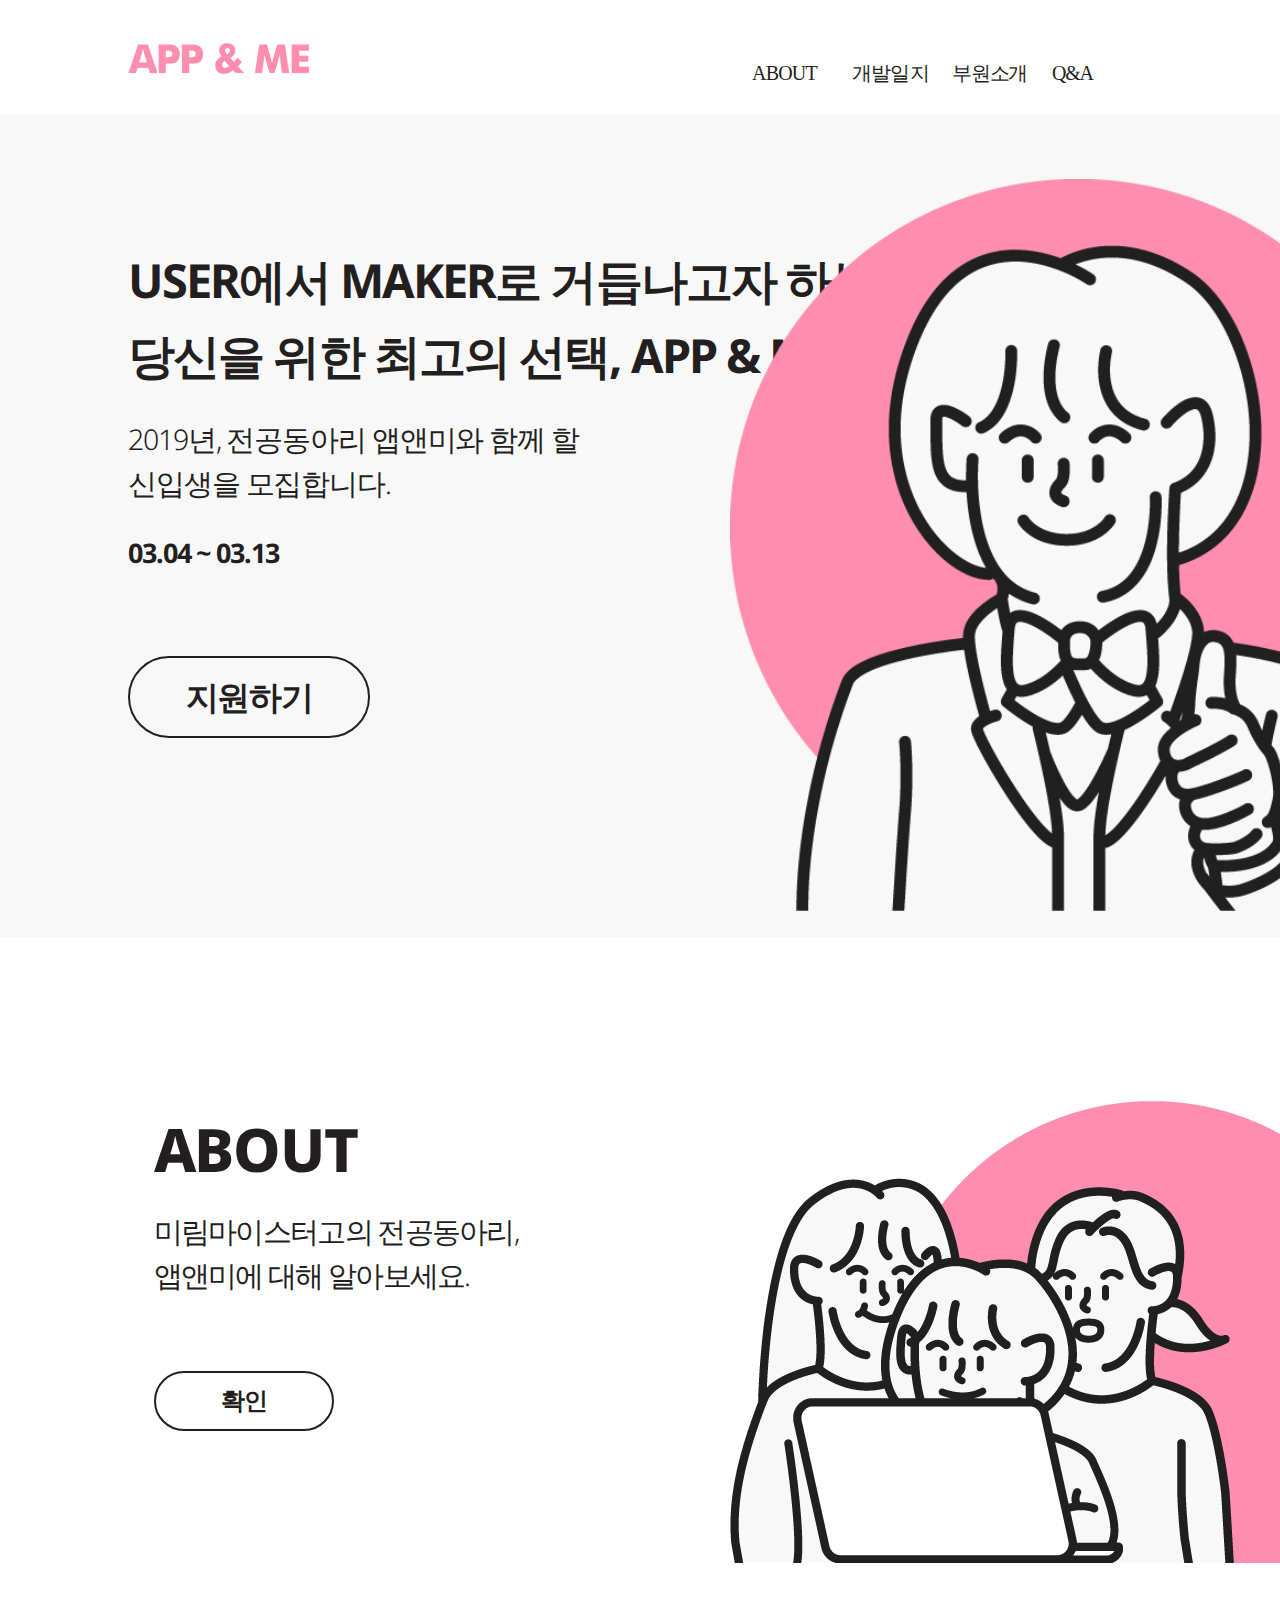
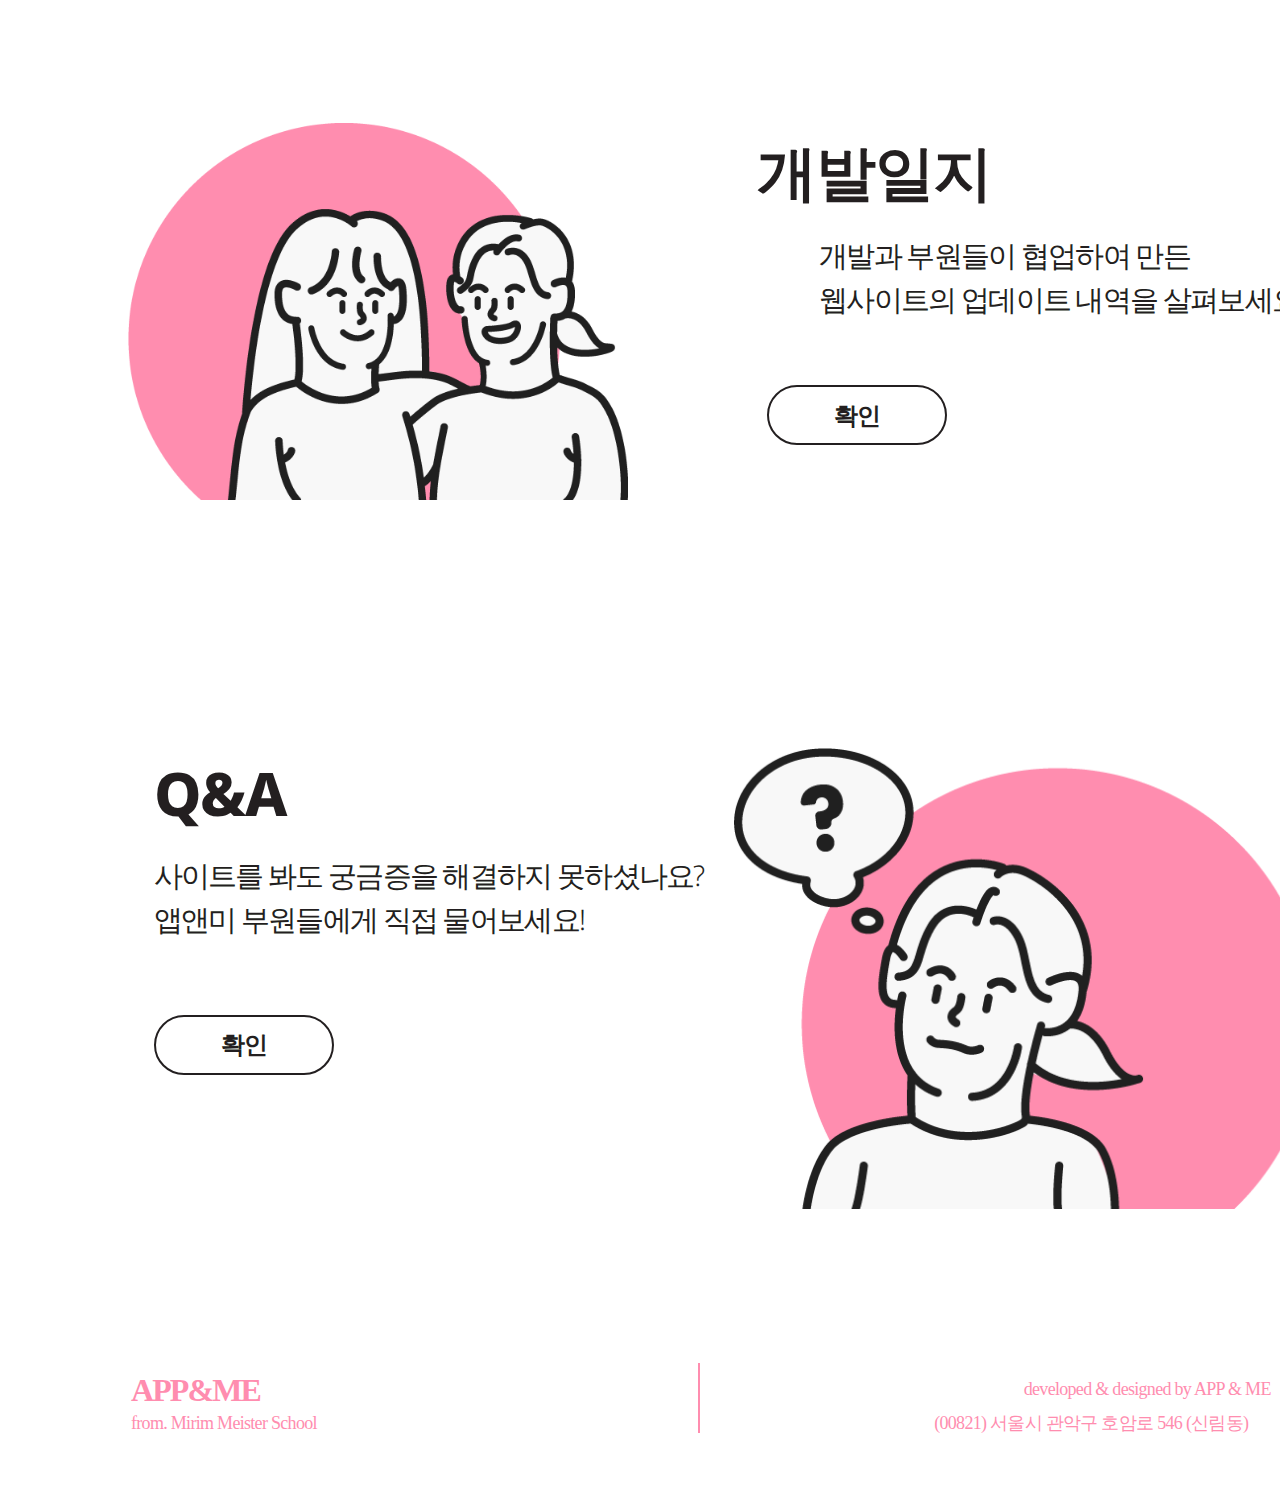
==== commit 36fcb67b: "메인, App.css, QAcofrem 수정" ====
--- a/index.html
+++ b/index.html
@@ -9,24 +9,24 @@
     <link href="https://fonts.googleapis.com/css?family=Raleway" rel="stylesheet">
     <link href="https://fonts.googleapis.com/css?family=Noto+Sans" rel="stylesheet">
 
-    <title>App and Me</title>
+    <title>index</title>
     <link rel="stylesheet" href="App.css">
 </head>
 
 <body>
-  <nav class="Lalyer_0">
-      <div class="container">
-          <a href="index.html">
-              <img src="img/logo.png" class="logo">
-          </a>
-          <div class="collapse navbar-collapse" id="navbarResponsive">
-            <div class="QA common"><p class="content"><a href="QA_wep.html">Q&A</a></p></div>
-            <div class="ABOUT common"><p class="content"><a href="member_wep.html">부원소개</a></p></div>
-            <div class="Han common"><p class="content"><a href="dev_wep.html">개발일지</a></p></div>
-            <div class="ABOUT common"><p class="content"><a href="about_wep.html">ABOUT</a></p></div>
-          </div>
-      </div>
-  </nav>
+    <nav class="Lalyer_0">
+        <div class="container">
+            <a href="index.html">
+                <img src="img/logo.png" class="logo">
+            </a>
+            <div class="collapse navbar-collapse" id="navbarResponsive">
+                <div class="QA common"><p class="content"><a href="QA_wep.html">Q&A</a></p></div>
+                <div class="Han common"><p class="content"><a href="member_wep.html">부원소개</a></p></div>
+                <div class="ABOUT common"><p class="content"><a href="dev_wep.html">개발일지</a></p></div>
+                <div class="ABOUT common"><p class="content"><a href="about_wep.html">ABOUT</a></p></div>
+            </div>
+        </div>
+    </nav>
     <section class="background3">
         <div class="container">
             <img class="imgs" src="img/ddabong.png">
@@ -39,7 +39,7 @@
                 신입생을 모집합니다.
             </p>
             <p class="Test3">
-                03.04    ~   03.33
+                03.04    ~   03.13
             </p>
             <button class="button1 Hg" ><a href="new_wep.html">지원하기 </a></button><br/><br/><br/><br/>
         </div>
@@ -66,7 +66,6 @@
                 <button class="Confirm Confirm2" >확인 </button>
         </div>
     </section>
-
     <section class="background2">
         <div class="container">
                 <img class="imgs_4" src="img/qna.png">
@@ -89,7 +88,6 @@
         </tr>
      </table><br><br>
 
-
 </body>
 
 </html>
--- a/App.css
+++ b/App.css
@@ -87,8 +87,8 @@
   letter-spacing: -0.8px;
   text-align: left;
   float: right;
-  line-height:1.6em;
-  position: relative;
+  position: none;
+  line-height:1.6em;
   color: #ff8daf;
 }
 .ABOUT {
@@ -104,8 +104,8 @@
   letter-spacing: -0.8px;
   text-align: left;
   float: right;
-  line-height:1.6em;
-  position: relative;
+  position: none;
+  line-height:1.6em;
   color: #231f20;
 }
 .Han1{
@@ -120,6 +120,7 @@
   line-height: 0.25;
   letter-spacing: -1.2px;
   text-align: left;
+  position: none;
   float: right;
   line-height:1.6em;
   color: #ff8daf;
@@ -135,6 +136,7 @@
  font-stretch: normal;
  line-height: 0.25;
  letter-spacing: -1.2px;
+ position: none;
  text-align: left;
  float: right;
  line-height:1.6em;
@@ -153,6 +155,7 @@
   line-height: 0.25;
   letter-spacing: -1.2px;
   text-align: left;
+  position: none;
   float: right;
   margin-right: 10%;
   line-height:1.6em;
@@ -170,6 +173,7 @@
   line-height: 0.25;
   letter-spacing: -1.2px;
   text-align: left;
+  position: none;
   float: right;
   margin-right: 10%;
   line-height:1.6em;
@@ -181,7 +185,6 @@
     font-size: 20px;
     width: 100px;
     height:50px;
-    position: relative;
     top: 10px;
 }
 a:link { color: inherit; text-decoration: none;}
